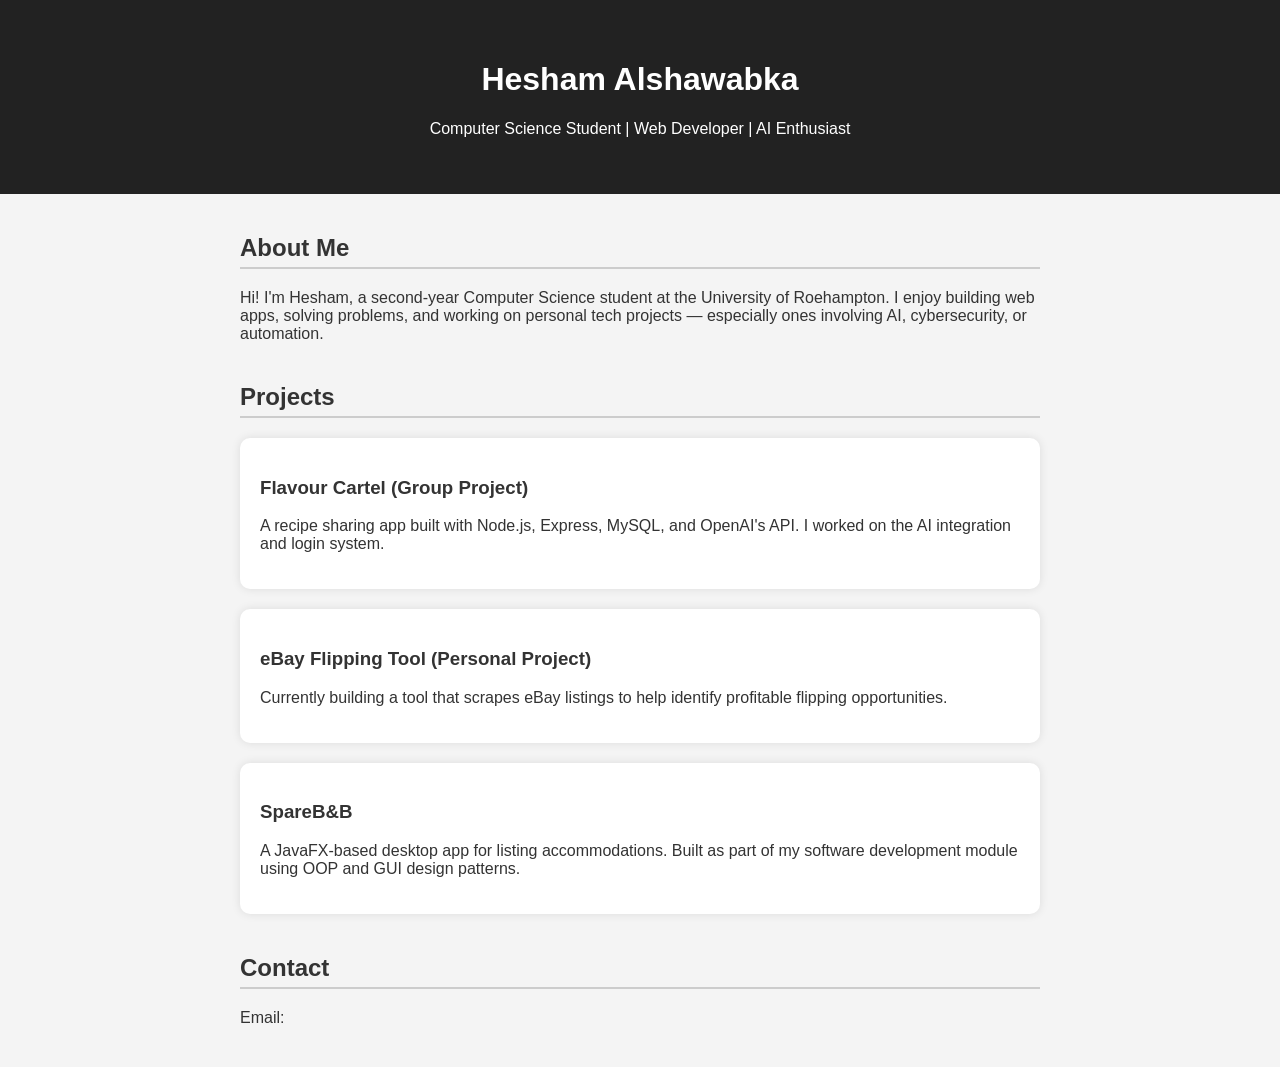
==== index.html @ 9c3e16a6 "base website" ====
<!DOCTYPE html>
<html lang="en">
<head>
  <meta charset="UTF-8" />
  <meta name="viewport" content="width=device-width, initial-scale=1.0"/>
  <title>Hesham Alshawabka</title>
  <style>
    body {
      font-family: Arial, sans-serif;
      margin: 0;
      background: #f4f4f4;
      color: #333;
    }
    header {
      background: #222;
      color: white;
      padding: 40px 0;
      text-align: center;
    }
    section {
      max-width: 800px;
      margin: 40px auto;
      padding: 0 20px;
    }
    h2 {
      border-bottom: 2px solid #ccc;
      padding-bottom: 5px;
    }
    .project {
      background: white;
      margin: 20px 0;
      padding: 20px;
      border-radius: 10px;
      box-shadow: 0 0 10px rgba(0,0,0,0.1);
    }
    footer {
      text-align: center;
      padding: 20px;
      background: #222;
      color: white;
    }
    a {
      color: #0066cc;
      text-decoration: none;
    }
  </style>
</head>
<body>

  <header>
    <h1>Hesham Alshawabka</h1>
    <p>Computer Science Student | Web Developer | AI Enthusiast</p>
  </header>

  <section>
    <h2>About Me</h2>
    <p>Hi! I'm Hesham, a second-year Computer Science student at the University of Roehampton. I enjoy building web apps, solving problems, and working on personal tech projects — especially ones involving AI, cybersecurity, or automation.</p>
  </section>

  <section>
    <h2>Projects</h2>

    <div class="project">
      <h3>Flavour Cartel (Group Project)</h3>
      <p>A recipe sharing app built with Node.js, Express, MySQL, and OpenAI's API. I worked on the AI integration and login system.</p>
    </div>

    <div class="project">
      <h3>eBay Flipping Tool (Personal Project)</h3>
      <p>Currently building a tool that scrapes eBay listings to help identify profitable flipping opportunities.</p>
    </div>

    <div class="project">
      <h3>SpareB&B</h3>
      <p>A JavaFX-based desktop app for listing accommodations. Built as part of my software development module using OOP and GUI design patterns.</p>
    </div>
  </section>

  <section>
    <h2>Contact</h2>
    <p>Email: <a href
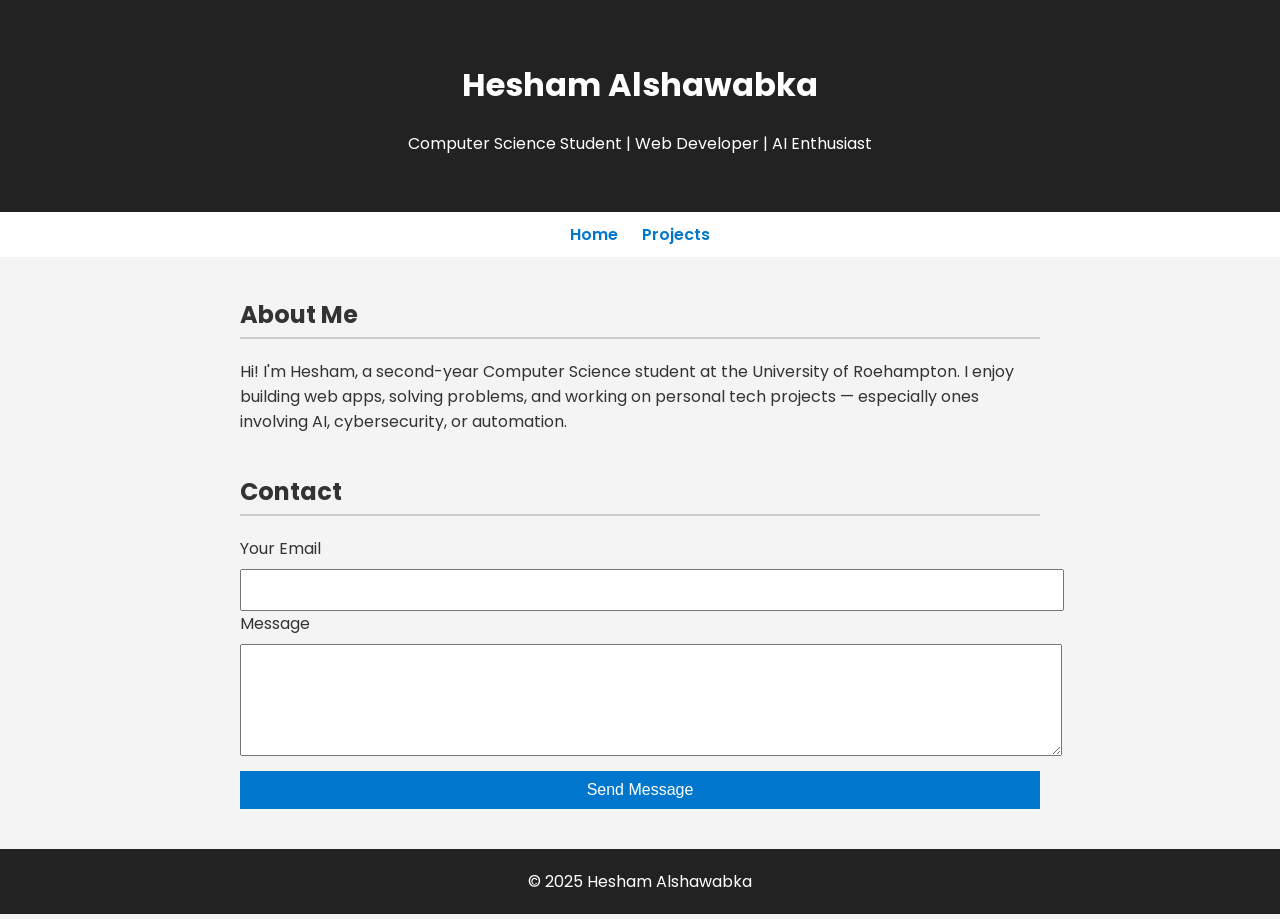
==== commit 94a792bd: "base 2" ====
--- a/index.html
+++ b/index.html
@@ -4,9 +4,11 @@
   <meta charset="UTF-8" />
   <meta name="viewport" content="width=device-width, initial-scale=1.0"/>
   <title>Hesham Alshawabka</title>
+  <link rel="icon" href="favicon.ico" type="image/x-icon">
+  <link href="https://fonts.googleapis.com/css2?family=Poppins:wght@300;400;600&display=swap" rel="stylesheet">
   <style>
     body {
-      font-family: Arial, sans-serif;
+      font-family: 'Poppins', sans-serif;
       margin: 0;
       background: #f4f4f4;
       color: #333;
@@ -17,6 +19,17 @@
       padding: 40px 0;
       text-align: center;
     }
+    nav {
+      background: #fff;
+      padding: 10px 20px;
+      text-align: center;
+    }
+    nav a {
+      margin: 0 10px;
+      color: #0077cc;
+      text-decoration: none;
+      font-weight: 600;
+    }
     section {
       max-width: 800px;
       margin: 40px auto;
@@ -26,22 +39,23 @@
       border-bottom: 2px solid #ccc;
       padding-bottom: 5px;
     }
-    .project {
-      background: white;
-      margin: 20px 0;
-      padding: 20px;
-      border-radius: 10px;
-      box-shadow: 0 0 10px rgba(0,0,0,0.1);
+    form input, form textarea, form button {
+      width: 100%;
+      padding: 10px;
+      margin-top: 8px;
+      font-size: 1rem;
+    }
+    form button {
+      background-color: #0077cc;
+      color: white;
+      border: none;
+      cursor: pointer;
     }
     footer {
       text-align: center;
       padding: 20px;
       background: #222;
       color: white;
-    }
-    a {
-      color: #0066cc;
-      text-decoration: none;
     }
   </style>
 </head>
@@ -52,30 +66,32 @@
     <p>Computer Science Student | Web Developer | AI Enthusiast</p>
   </header>
 
+  <nav>
+    <a href="index.html">Home</a>
+    <a href="projects.html">Projects</a>
+  </nav>
+
   <section>
     <h2>About Me</h2>
     <p>Hi! I'm Hesham, a second-year Computer Science student at the University of Roehampton. I enjoy building web apps, solving problems, and working on personal tech projects — especially ones involving AI, cybersecurity, or automation.</p>
   </section>
 
   <section>
-    <h2>Projects</h2>
+    <h2>Contact</h2>
+    <form action="https://formspree.io/f/xovddwrn" method="POST">
+      <label for="email">Your Email</label>
+      <input type="email" name="email" required>
 
-    <div class="project">
-      <h3>Flavour Cartel (Group Project)</h3>
-      <p>A recipe sharing app built with Node.js, Express, MySQL, and OpenAI's API. I worked on the AI integration and login system.</p>
-    </div>
+      <label for="message">Message</label>
+      <textarea name="message" rows="5" required></textarea>
 
-    <div class="project">
-      <h3>eBay Flipping Tool (Personal Project)</h3>
-      <p>Currently building a tool that scrapes eBay listings to help identify profitable flipping opportunities.</p>
-    </div>
-
-    <div class="project">
-      <h3>SpareB&B</h3>
-      <p>A JavaFX-based desktop app for listing accommodations. Built as part of my software development module using OOP and GUI design patterns.</p>
-    </div>
+      <button type="submit">Send Message</button>
+    </form>
   </section>
 
-  <section>
-    <h2>Contact</h2>
-    <p>Email: <a href
+  <footer>
+    &copy; 2025 Hesham Alshawabka
+  </footer>
+
+</body>
+</html>
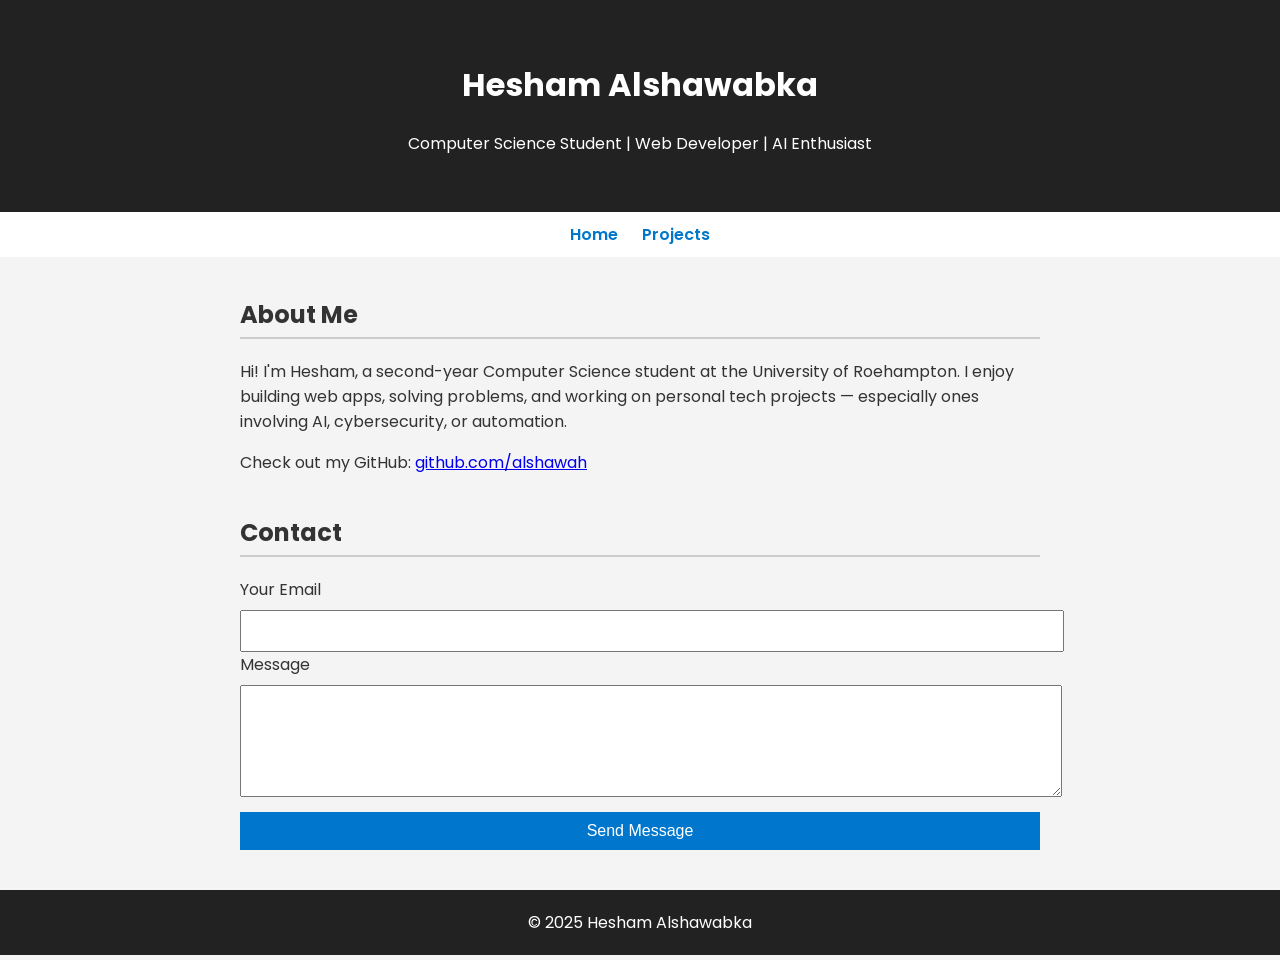
==== commit 3c6e4fb4: "base 3" ====
--- a/index.html
+++ b/index.html
@@ -3,7 +3,7 @@
 <head>
   <meta charset="UTF-8" />
   <meta name="viewport" content="width=device-width, initial-scale=1.0"/>
-  <title>Hesham Alshawabka</title>
+  <title>Home</title>
   <link rel="icon" href="favicon.ico" type="image/x-icon">
   <link href="https://fonts.googleapis.com/css2?family=Poppins:wght@300;400;600&display=swap" rel="stylesheet">
   <style>
@@ -74,11 +74,12 @@
   <section>
     <h2>About Me</h2>
     <p>Hi! I'm Hesham, a second-year Computer Science student at the University of Roehampton. I enjoy building web apps, solving problems, and working on personal tech projects — especially ones involving AI, cybersecurity, or automation.</p>
+    <p>Check out my GitHub: <a href="https://github.com/alshawah" target="_blank">github.com/alshawah</a></p>
   </section>
 
   <section>
     <h2>Contact</h2>
-    <form action="https://formspree.io/f/xovddwrn" method="POST">
+    <form action="https://formspree.io/f/YOUR_FORM_ID_HERE" method="POST">
       <label for="email">Your Email</label>
       <input type="email" name="email" required>
 
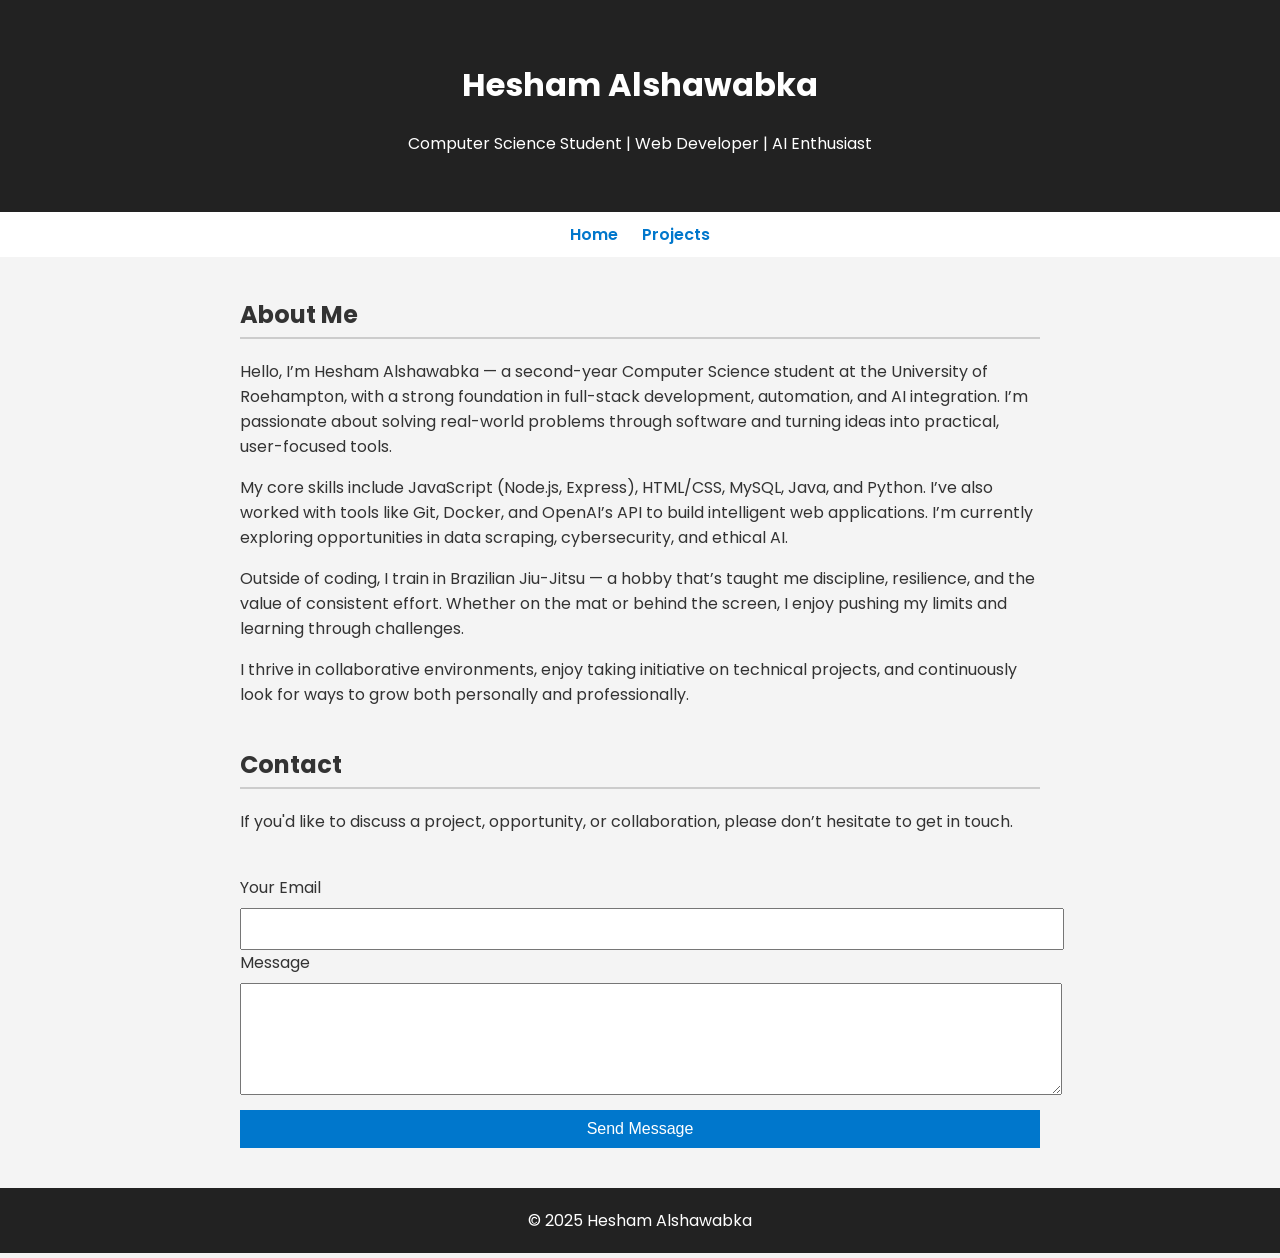
==== commit bbbd04e1: "base 4" ====
--- a/index.html
+++ b/index.html
@@ -73,12 +73,16 @@
 
   <section>
     <h2>About Me</h2>
-    <p>Hi! I'm Hesham, a second-year Computer Science student at the University of Roehampton. I enjoy building web apps, solving problems, and working on personal tech projects — especially ones involving AI, cybersecurity, or automation.</p>
-    <p>Check out my GitHub: <a href="https://github.com/alshawah" target="_blank">github.com/alshawah</a></p>
+    <p>Hello, I’m Hesham Alshawabka — a second-year Computer Science student at the University of Roehampton, with a strong foundation in full-stack development, automation, and AI integration. I’m passionate about solving real-world problems through software and turning ideas into practical, user-focused tools.</p>
+    <p>My core skills include JavaScript (Node.js, Express), HTML/CSS, MySQL, Java, and Python. I’ve also worked with tools like Git, Docker, and OpenAI’s API to build intelligent web applications. I’m currently exploring opportunities in data scraping, cybersecurity, and ethical AI.</p>
+    <p>Outside of coding, I train in Brazilian Jiu-Jitsu — a hobby that’s taught me discipline, resilience, and the value of consistent effort. Whether on the mat or behind the screen, I enjoy pushing my limits and learning through challenges.</p>
+    <p>I thrive in collaborative environments, enjoy taking initiative on technical projects, and continuously look for ways to grow both personally and professionally.</p>
   </section>
 
   <section>
     <h2>Contact</h2>
+    <p>If you'd like to discuss a project, opportunity, or collaboration, please don’t hesitate to get in touch.</p>
+    <br>
     <form action="https://formspree.io/f/YOUR_FORM_ID_HERE" method="POST">
       <label for="email">Your Email</label>
       <input type="email" name="email" required>
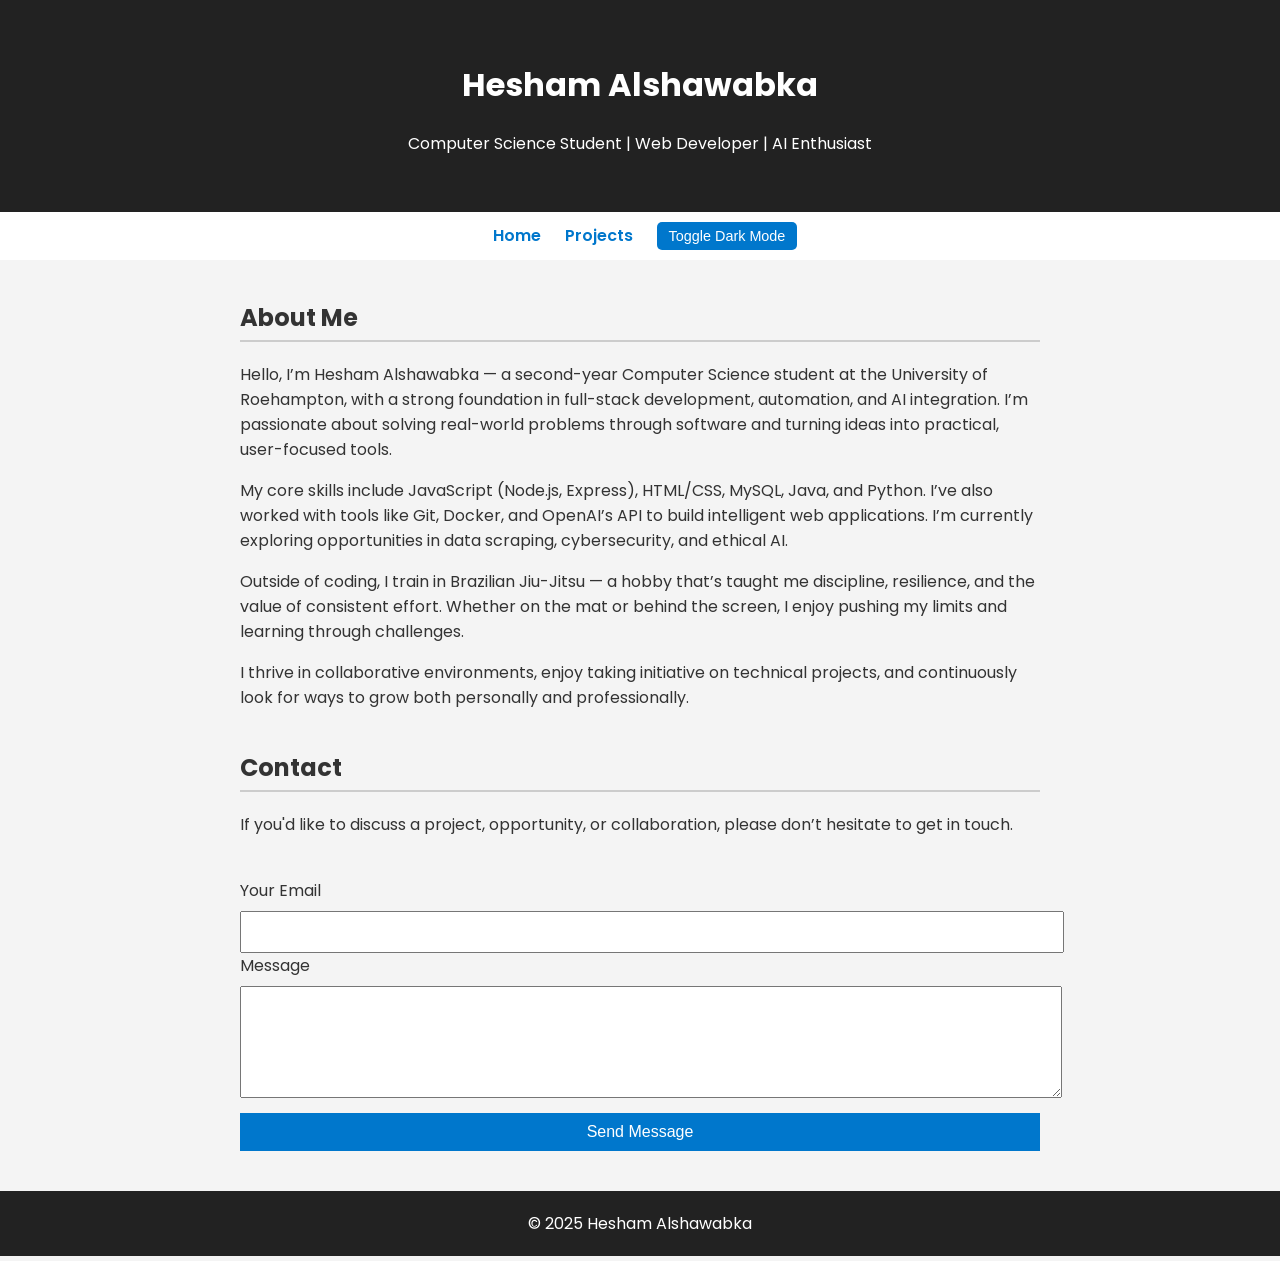
==== commit 5338608f: "dark mode toggle" ====
--- a/index.html
+++ b/index.html
@@ -4,31 +4,59 @@
   <meta charset="UTF-8" />
   <meta name="viewport" content="width=device-width, initial-scale=1.0"/>
   <title>Home</title>
-  <link rel="icon" href="favicon.ico" type="image/x-icon">
+  <link rel="icon" href="images/favicon.ico" type="image/x-icon">
   <link href="https://fonts.googleapis.com/css2?family=Poppins:wght@300;400;600&display=swap" rel="stylesheet">
   <style>
+    :root {
+      --bg-color: #f4f4f4;
+      --text-color: #333;
+      --header-bg: #222;
+      --header-text: #fff;
+      --card-bg: #fff;
+      --link-color: #0077cc;
+    }
+
+    .dark-mode {
+      --bg-color: #1e1e1e;
+      --text-color: #e4e4e4;
+      --header-bg: #111;
+      --header-text: #ffffff;
+      --card-bg: #2a2a2a;
+      --link-color: #4ea2f2;
+    }
+
     body {
       font-family: 'Poppins', sans-serif;
       margin: 0;
-      background: #f4f4f4;
-      color: #333;
+      background: var(--bg-color);
+      color: var(--text-color);
     }
     header {
-      background: #222;
-      color: white;
+      background: var(--header-bg);
+      color: var(--header-text);
       padding: 40px 0;
       text-align: center;
     }
     nav {
-      background: #fff;
+      background: var(--card-bg);
       padding: 10px 20px;
       text-align: center;
     }
     nav a {
       margin: 0 10px;
-      color: #0077cc;
+      color: var(--link-color);
       text-decoration: none;
       font-weight: 600;
+    }
+    #themeToggle {
+      margin-left: 10px;
+      padding: 6px 12px;
+      font-size: 0.9rem;
+      background: var(--link-color);
+      color: white;
+      border: none;
+      border-radius: 5px;
+      cursor: pointer;
     }
     section {
       max-width: 800px;
@@ -46,7 +74,7 @@
       font-size: 1rem;
     }
     form button {
-      background-color: #0077cc;
+      background-color: var(--link-color);
       color: white;
       border: none;
       cursor: pointer;
@@ -54,8 +82,8 @@
     footer {
       text-align: center;
       padding: 20px;
-      background: #222;
-      color: white;
+      background: var(--header-bg);
+      color: var(--header-text);
     }
   </style>
 </head>
@@ -69,6 +97,7 @@
   <nav>
     <a href="index.html">Home</a>
     <a href="projects.html">Projects</a>
+    <button id="themeToggle">Toggle Dark Mode</button>
   </nav>
 
   <section>
@@ -98,5 +127,20 @@
     &copy; 2025 Hesham Alshawabka
   </footer>
 
+  <script>
+    const toggleBtn = document.getElementById('themeToggle');
+    const body = document.body;
+
+    if (localStorage.getItem('theme') === 'dark') {
+      body.classList.add('dark-mode');
+    }
+
+    toggleBtn.addEventListener('click', () => {
+      body.classList.toggle('dark-mode');
+      const theme = body.classList.contains('dark-mode') ? 'dark' : 'light';
+      localStorage.setItem('theme', theme);
+    });
+  </script>
+
 </body>
 </html>
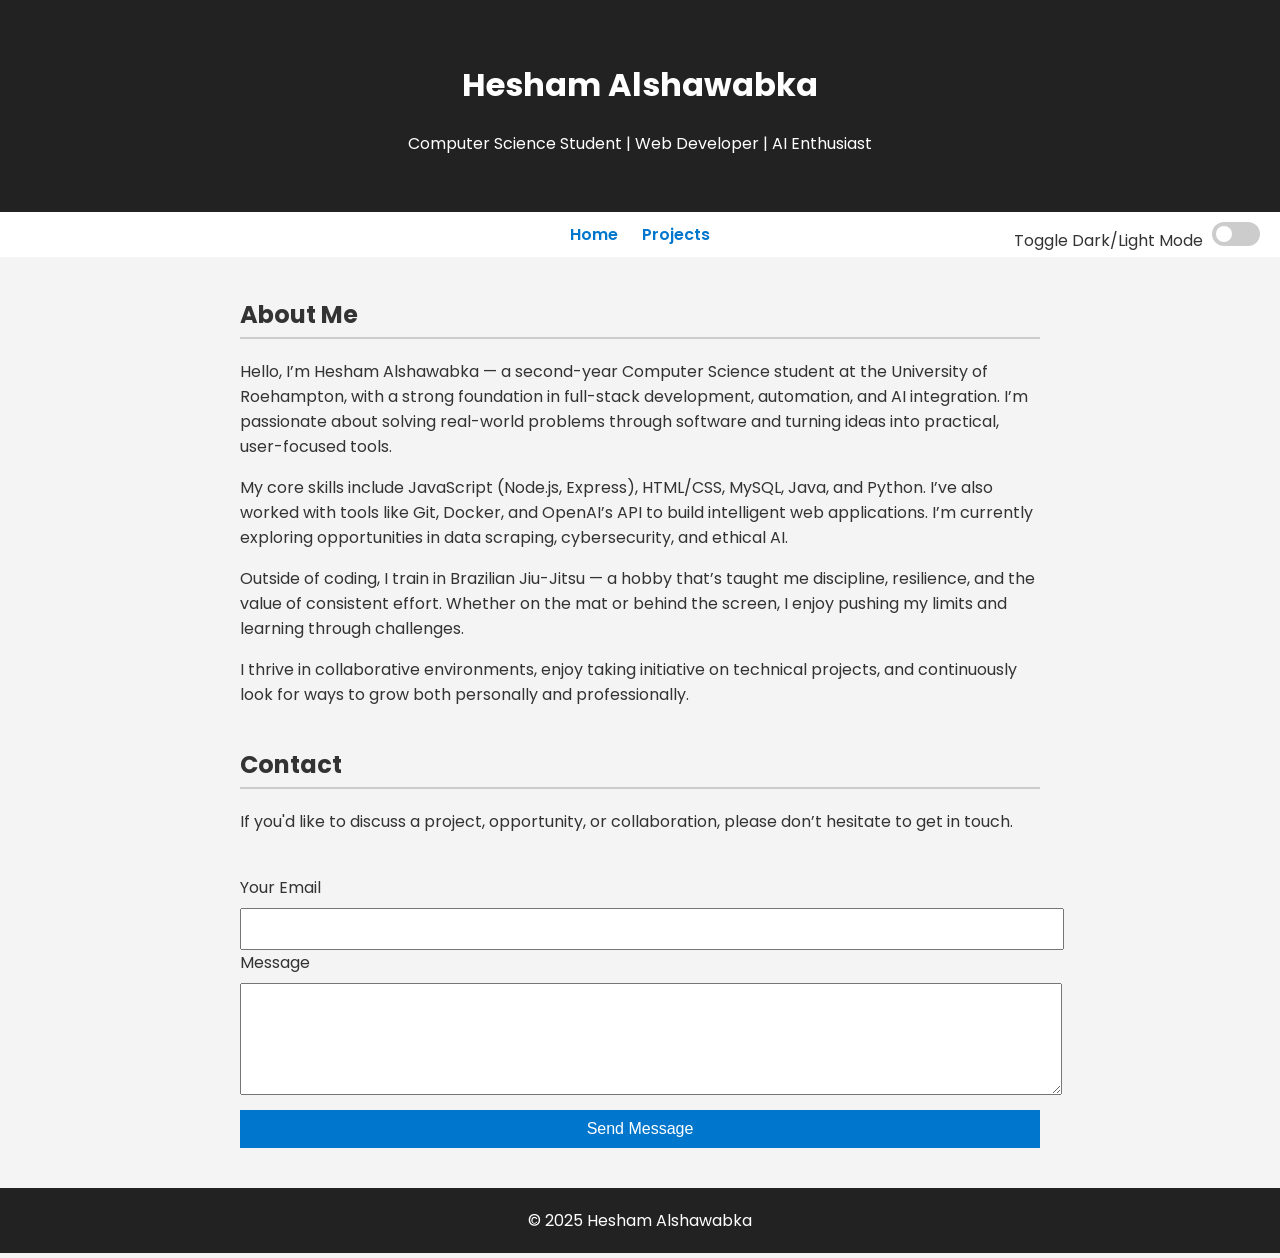
==== commit 69bbd890: "fix dark mode" ====
--- a/index.html
+++ b/index.html
@@ -31,54 +31,102 @@
       background: var(--bg-color);
       color: var(--text-color);
     }
+
     header {
       background: var(--header-bg);
       color: var(--header-text);
       padding: 40px 0;
       text-align: center;
     }
+
     nav {
       background: var(--card-bg);
       padding: 10px 20px;
       text-align: center;
-    }
+      position: relative;
+    }
+
     nav a {
       margin: 0 10px;
       color: var(--link-color);
       text-decoration: none;
       font-weight: 600;
     }
-    #themeToggle {
-      margin-left: 10px;
-      padding: 6px 12px;
-      font-size: 0.9rem;
-      background: var(--link-color);
-      color: white;
-      border: none;
-      border-radius: 5px;
+
+    .theme-switch-wrapper {
+      position: absolute;
+      right: 20px;
+      top: 10px;
+    }
+
+    .theme-switch {
+      display: inline-block;
+      height: 24px;
+      position: relative;
+      width: 48px;
+    }
+
+    .theme-switch input {
+      display: none;
+    }
+
+    .slider {
+      background-color: #ccc;
+      bottom: 0;
       cursor: pointer;
-    }
+      left: 0;
+      position: absolute;
+      right: 0;
+      top: 0;
+      transition: 0.4s;
+      border-radius: 34px;
+    }
+
+    .slider:before {
+      background-color: white;
+      bottom: 4px;
+      content: "";
+      height: 16px;
+      left: 4px;
+      position: absolute;
+      transition: 0.4s;
+      width: 16px;
+      border-radius: 50%;
+    }
+
+    input:checked + .slider {
+      background-color: #4ea2f2;
+    }
+
+    input:checked + .slider:before {
+      transform: translateX(24px);
+    }
+
     section {
       max-width: 800px;
       margin: 40px auto;
       padding: 0 20px;
     }
+
     h2 {
       border-bottom: 2px solid #ccc;
       padding-bottom: 5px;
     }
+
     form input, form textarea, form button {
       width: 100%;
       padding: 10px;
       margin-top: 8px;
       font-size: 1rem;
     }
+
     form button {
       background-color: var(--link-color);
       color: white;
       border: none;
       cursor: pointer;
     }
+
     footer {
       text-align: center;
       padding: 20px;
@@ -97,7 +145,13 @@
   <nav>
     <a href="index.html">Home</a>
     <a href="projects.html">Projects</a>
-    <button id="themeToggle">Toggle Dark Mode</button>
+    <div class="theme-switch-wrapper">
+    <span style="margin-right: 5px;">Toggle Dark/Light Mode</span>
+      <label class="theme-switch" for="checkbox">
+        <input type="checkbox" id="checkbox" />
+        <span class="slider round"></span>
+      </label>
+    </div>
   </nav>
 
   <section>
@@ -128,17 +182,22 @@
   </footer>
 
   <script>
-    const toggleBtn = document.getElementById('themeToggle');
+    const checkbox = document.getElementById('checkbox');
     const body = document.body;
 
     if (localStorage.getItem('theme') === 'dark') {
       body.classList.add('dark-mode');
-    }
-
-    toggleBtn.addEventListener('click', () => {
-      body.classList.toggle('dark-mode');
-      const theme = body.classList.contains('dark-mode') ? 'dark' : 'light';
-      localStorage.setItem('theme', theme);
+      checkbox.checked = true;
+    }
+
+    checkbox.addEventListener('change', () => {
+      if (checkbox.checked) {
+        body.classList.add('dark-mode');
+        localStorage.setItem('theme', 'dark');
+      } else {
+        body.classList.remove('dark-mode');
+        localStorage.setItem('theme', 'light');
+      }
     });
   </script>
 
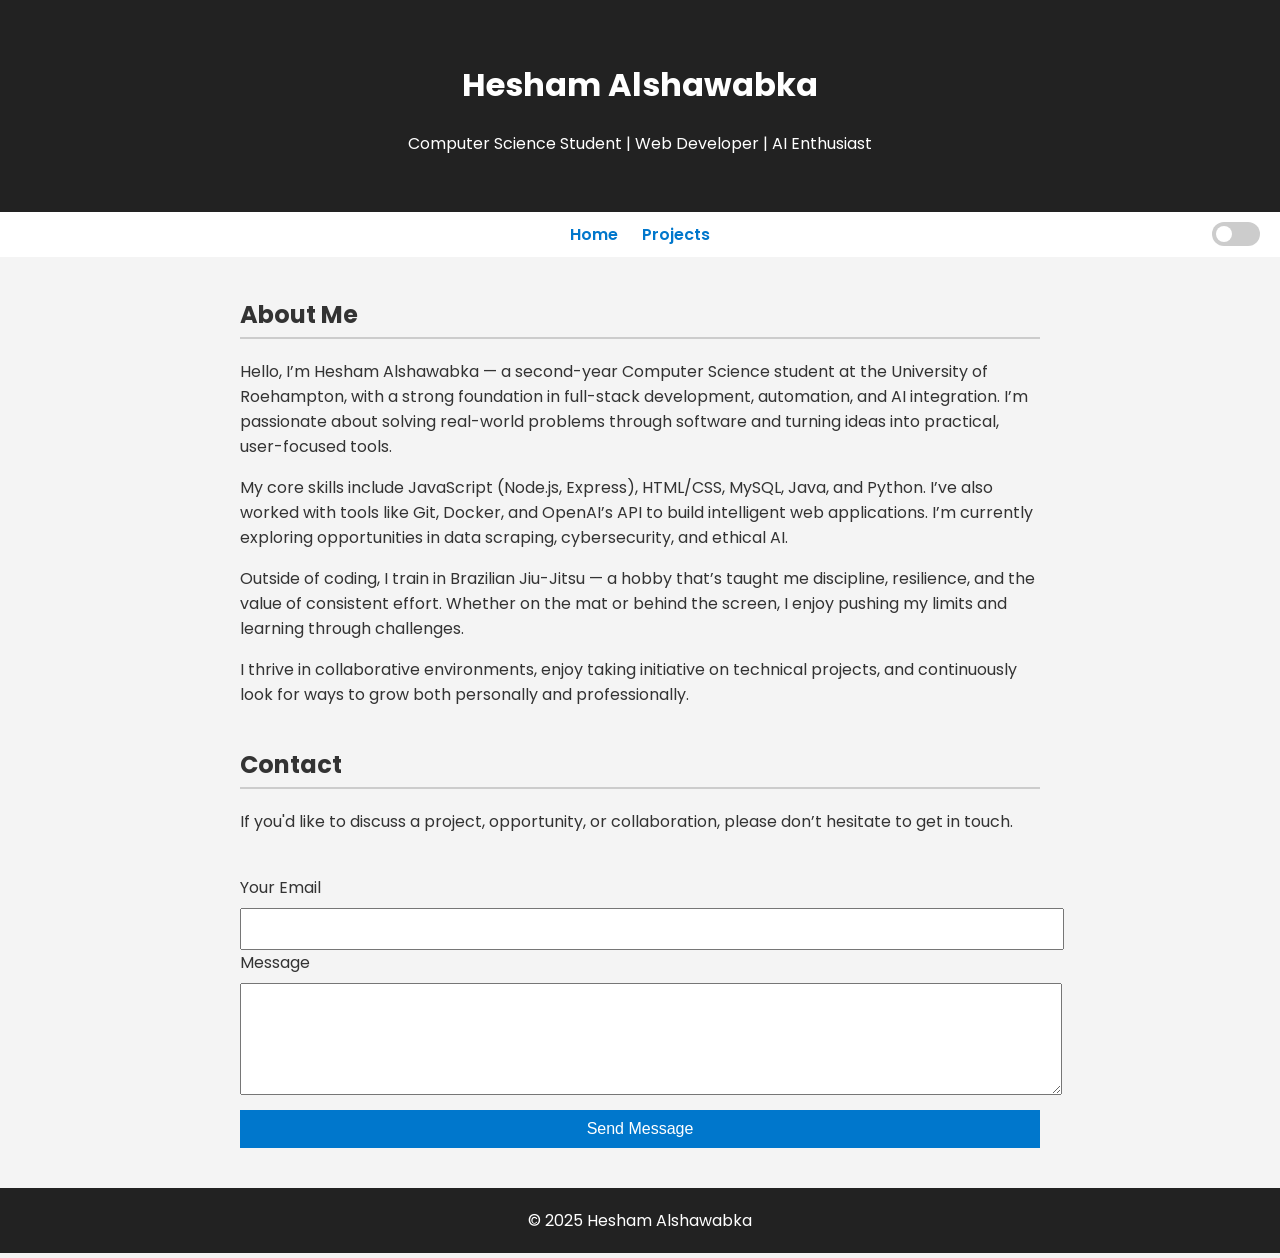
==== commit 85b508f2: "removed toggle text" ====
--- a/index.html
+++ b/index.html
@@ -146,7 +146,6 @@
     <a href="index.html">Home</a>
     <a href="projects.html">Projects</a>
     <div class="theme-switch-wrapper">
-    <span style="margin-right: 5px;">Toggle Dark/Light Mode</span>
       <label class="theme-switch" for="checkbox">
         <input type="checkbox" id="checkbox" />
         <span class="slider round"></span>
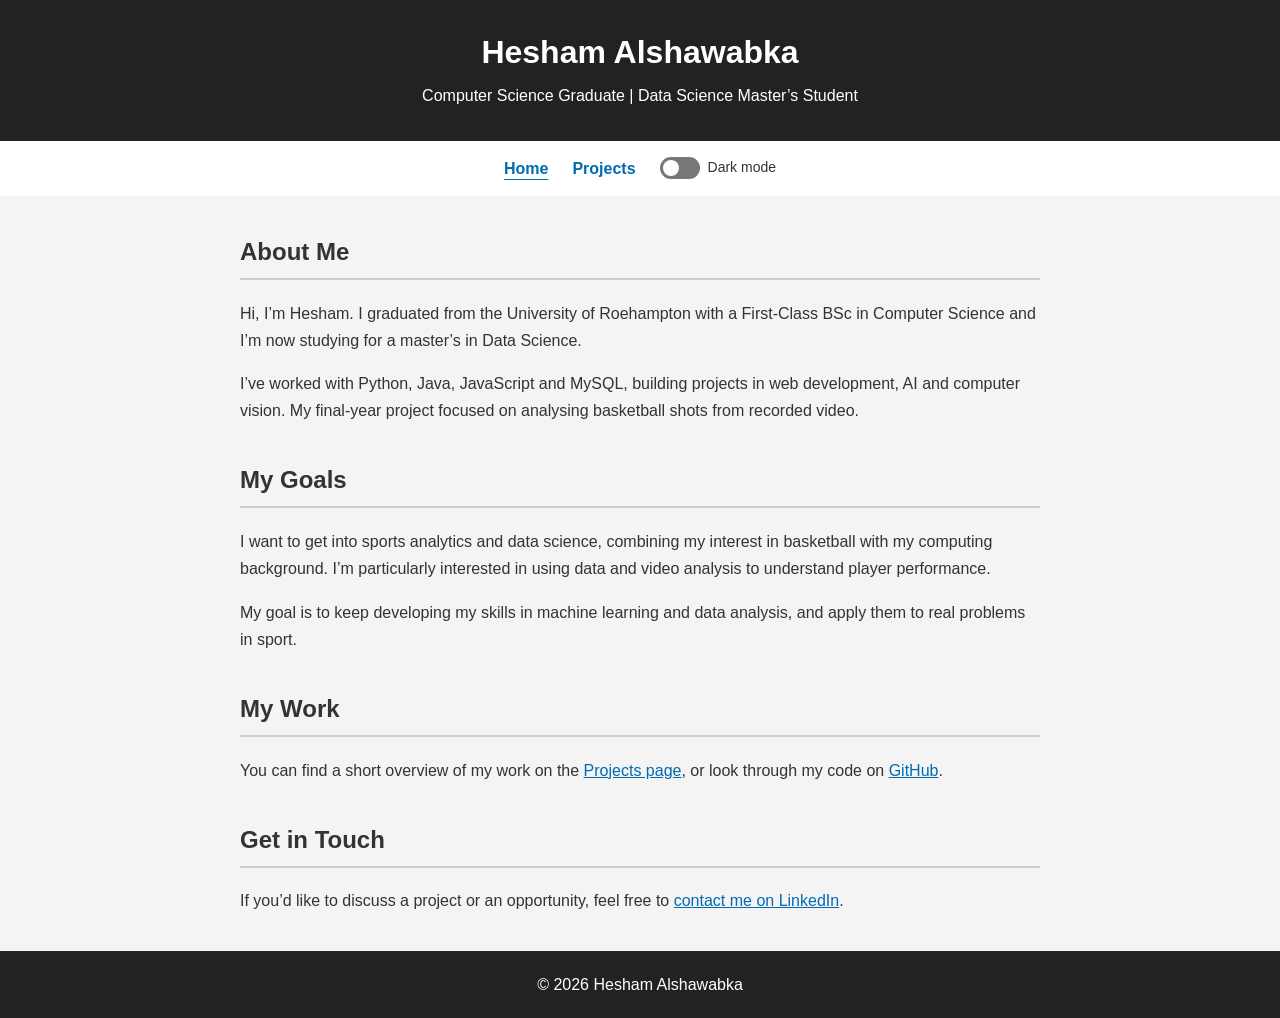
==== commit 464cba29: "Add files via upload" ====
--- a/index.html
+++ b/index.html
@@ -1,204 +1,44 @@
 <!DOCTYPE html>
 <html lang="en">
 <head>
-  <meta charset="UTF-8" />
-  <meta name="viewport" content="width=device-width, initial-scale=1.0"/>
-  <title>Home</title>
-  <link rel="icon" href="images/favicon.ico" type="image/x-icon">
-  <link href="https://fonts.googleapis.com/css2?family=Poppins:wght@300;400;600&display=swap" rel="stylesheet">
-  <style>
-    :root {
-      --bg-color: #f4f4f4;
-      --text-color: #333;
-      --header-bg: #222;
-      --header-text: #fff;
-      --card-bg: #fff;
-      --link-color: #0077cc;
-    }
-
-    .dark-mode {
-      --bg-color: #1e1e1e;
-      --text-color: #e4e4e4;
-      --header-bg: #111;
-      --header-text: #ffffff;
-      --card-bg: #2a2a2a;
-      --link-color: #4ea2f2;
-    }
-
-    body {
-      font-family: 'Poppins', sans-serif;
-      margin: 0;
-      background: var(--bg-color);
-      color: var(--text-color);
-    }
-
-    header {
-      background: var(--header-bg);
-      color: var(--header-text);
-      padding: 40px 0;
-      text-align: center;
-    }
-
-    nav {
-      background: var(--card-bg);
-      padding: 10px 20px;
-      text-align: center;
-      position: relative;
-    }
-
-    nav a {
-      margin: 0 10px;
-      color: var(--link-color);
-      text-decoration: none;
-      font-weight: 600;
-    }
-
-    .theme-switch-wrapper {
-      position: absolute;
-      right: 20px;
-      top: 10px;
-    }
-
-    .theme-switch {
-      display: inline-block;
-      height: 24px;
-      position: relative;
-      width: 48px;
-    }
-
-    .theme-switch input {
-      display: none;
-    }
-
-    .slider {
-      background-color: #ccc;
-      bottom: 0;
-      cursor: pointer;
-      left: 0;
-      position: absolute;
-      right: 0;
-      top: 0;
-      transition: 0.4s;
-      border-radius: 34px;
-    }
-
-    .slider:before {
-      background-color: white;
-      bottom: 4px;
-      content: "";
-      height: 16px;
-      left: 4px;
-      position: absolute;
-      transition: 0.4s;
-      width: 16px;
-      border-radius: 50%;
-    }
-
-    input:checked + .slider {
-      background-color: #4ea2f2;
-    }
-
-    input:checked + .slider:before {
-      transform: translateX(24px);
-    }
-
-    section {
-      max-width: 800px;
-      margin: 40px auto;
-      padding: 0 20px;
-    }
-
-    h2 {
-      border-bottom: 2px solid #ccc;
-      padding-bottom: 5px;
-    }
-
-    form input, form textarea, form button {
-      width: 100%;
-      padding: 10px;
-      margin-top: 8px;
-      font-size: 1rem;
-    }
-
-    form button {
-      background-color: var(--link-color);
-      color: white;
-      border: none;
-      cursor: pointer;
-    }
-
-    footer {
-      text-align: center;
-      padding: 20px;
-      background: var(--header-bg);
-      color: var(--header-text);
-    }
-  </style>
+  <meta charset="UTF-8">
+  <meta name="viewport" content="width=device-width, initial-scale=1.0">
+  <meta name="description" content="Hesham Alshawabka — Computer Science graduate and Data Science master's student interested in sports analytics.">
+  <title>Home | Hesham Alshawabka</title>
+  <link rel="icon" href="favicon.svg" type="image/svg+xml">
+  <link rel="stylesheet" href="styles.css">
+  <script src="theme.js"></script>
 </head>
 <body>
-
   <header>
     <h1>Hesham Alshawabka</h1>
-    <p>Computer Science Student | Web Developer | AI Enthusiast</p>
+    <p>Computer Science Graduate | Data Science Master’s Student</p>
   </header>
-
-  <nav>
-    <a href="index.html">Home</a>
-    <a href="projects.html">Projects</a>
-    <div class="theme-switch-wrapper">
-      <label class="theme-switch" for="checkbox">
-        <input type="checkbox" id="checkbox" />
-        <span class="slider round"></span>
-      </label>
-    </div>
+  <nav aria-label="Main navigation">
+    <a href="index.html" aria-current="page">Home</a>
+    <a href="projects.html" >Projects</a>
+    <label class="theme-switch"><input type="checkbox" id="theme-toggle" aria-label="Dark mode"><span class="slider"></span><span>Dark mode</span></label>
   </nav>
-
-  <section>
-    <h2>About Me</h2>
-    <p>Hello, I’m Hesham Alshawabka — a second-year Computer Science student at the University of Roehampton, with a strong foundation in full-stack development, automation, and AI integration. I’m passionate about solving real-world problems through software and turning ideas into practical, user-focused tools.</p>
-    <p>My core skills include JavaScript (Node.js, Express), HTML/CSS, MySQL, Java, and Python. I’ve also worked with tools like Git, Docker, and OpenAI’s API to build intelligent web applications. I’m currently exploring opportunities in data scraping, cybersecurity, and ethical AI.</p>
-    <p>Outside of coding, I train in Brazilian Jiu-Jitsu — a hobby that’s taught me discipline, resilience, and the value of consistent effort. Whether on the mat or behind the screen, I enjoy pushing my limits and learning through challenges.</p>
-    <p>I thrive in collaborative environments, enjoy taking initiative on technical projects, and continuously look for ways to grow both personally and professionally.</p>
-  </section>
-
-  <section>
-    <h2>Contact</h2>
-    <p>If you'd like to discuss a project, opportunity, or collaboration, please don’t hesitate to get in touch.</p>
-    <br>
-    <form action="https://formspree.io/f/YOUR_FORM_ID_HERE" method="POST">
-      <label for="email">Your Email</label>
-      <input type="email" name="email" required>
-
-      <label for="message">Message</label>
-      <textarea name="message" rows="5" required></textarea>
-
-      <button type="submit">Send Message</button>
-    </form>
-  </section>
-
-  <footer>
-    &copy; 2025 Hesham Alshawabka
-  </footer>
-
-  <script>
-    const checkbox = document.getElementById('checkbox');
-    const body = document.body;
-
-    if (localStorage.getItem('theme') === 'dark') {
-      body.classList.add('dark-mode');
-      checkbox.checked = true;
-    }
-
-    checkbox.addEventListener('change', () => {
-      if (checkbox.checked) {
-        body.classList.add('dark-mode');
-        localStorage.setItem('theme', 'dark');
-      } else {
-        body.classList.remove('dark-mode');
-        localStorage.setItem('theme', 'light');
-      }
-    });
-  </script>
-
+  <main>
+    <section>
+      <h2>About Me</h2>
+      <p>Hi, I’m Hesham. I graduated from the University of Roehampton with a First-Class BSc in Computer Science and I’m now studying for a master’s in Data Science.</p>
+      <p>I’ve worked with Python, Java, JavaScript and MySQL, building projects in web development, AI and computer vision. My final-year project focused on analysing basketball shots from recorded video.</p>
+    </section>
+    <section>
+      <h2>My Goals</h2>
+      <p>I want to get into sports analytics and data science, combining my interest in basketball with my computing background. I’m particularly interested in using data and video analysis to understand player performance.</p>
+      <p>My goal is to keep developing my skills in machine learning and data analysis, and apply them to real problems in sport.</p>
+    </section>
+    <section>
+      <h2>My Work</h2>
+      <p>You can find a short overview of my work on the <a href="projects.html">Projects page</a>, or look through my code on <a href="https://github.com/alshawah" target="_blank" rel="noopener noreferrer">GitHub</a>.</p>
+    </section>
+    <section>
+      <h2>Get in Touch</h2>
+      <p>If you’d like to discuss a project or an opportunity, feel free to <a href="https://www.linkedin.com/in/heshamal/" target="_blank" rel="noopener noreferrer">contact me on LinkedIn</a>.</p>
+    </section></main>
+  <footer>&copy; 2026 Hesham Alshawabka</footer>
+  <script src="main.js"></script>
 </body>
 </html>
--- a/styles.css
+++ b/styles.css
@@ -0,0 +1,74 @@
+/* Shared styles for the portfolio pages. */
+:root {
+  --bg-color: #f4f4f4;
+  --text-color: #333;
+  --header-bg: #222;
+  --card-bg: #fff;
+  --link-color: #006bb3;
+  --border-color: #ccc;
+  --muted-color: #555;
+}
+html[data-theme="dark"] {
+  --bg-color: #1e1e1e;
+  --text-color: #e4e4e4;
+  --header-bg: #111;
+  --card-bg: #2a2a2a;
+  --link-color: #70b7ff;
+  --border-color: #555;
+  --muted-color: #bbb;
+}
+* { box-sizing: border-box; }
+body {
+  font-family: Arial, sans-serif;
+  margin: 0;
+  background: var(--bg-color);
+  color: var(--text-color);
+  font-size: 16px;
+  line-height: 1.7;
+}
+header {
+  background: var(--header-bg);
+  color: #fff;
+  padding: 32px 20px;
+  text-align: center;
+}
+header h1 { margin: 0 0 8px; font-size: 32px; line-height: 1.3; }
+header p { margin: 0; }
+nav {
+  background: var(--card-bg);
+  padding: 14px 20px;
+  display: flex;
+  justify-content: center;
+  align-items: center;
+  gap: 24px;
+  flex-wrap: wrap;
+}
+a { color: var(--link-color); }
+nav a { text-decoration: none; font-weight: bold; }
+nav a[aria-current="page"] { text-decoration: underline; text-underline-offset: 5px; }
+main { max-width: 840px; margin: 36px auto; padding: 0 20px; min-height: 50vh; }
+section { margin-bottom: 36px; }
+h2 { font-size: 24px; border-bottom: 2px solid var(--border-color); padding-bottom: 5px; }
+h3 { margin-top: 0; font-size: 20px; }
+.project {
+  background: var(--card-bg);
+  border: 1px solid var(--border-color);
+  border-radius: 8px;
+  padding: 24px;
+  margin-bottom: 24px;
+}
+.tools { color: var(--muted-color); font-size: 14px; }
+.project-links { display: flex; align-items: center; gap: 24px; flex-wrap: wrap; }
+.button { display: inline-block; background: #006bb3; color: #fff; padding: 9px 16px; border-radius: 4px; text-decoration: none; }
+.button:hover { background: #00528a; }
+footer { background: var(--header-bg); color: #fff; text-align: center; padding: 20px; }
+.theme-switch { display: inline-flex; align-items: center; gap: 8px; cursor: pointer; font-size: 14px; position: relative; }
+.theme-switch input { position: absolute; width: 1px; height: 1px; opacity: 0; }
+.slider { width: 40px; height: 22px; border-radius: 20px; background: #777; position: relative; }
+.slider::before { content: ''; position: absolute; width: 16px; height: 16px; left: 3px; top: 3px; border-radius: 50%; background: #fff; }
+input:checked + .slider { background: #006bb3; }
+input:checked + .slider::before { transform: translateX(18px); }
+a:focus-visible, input:focus-visible + .slider { outline: 3px solid var(--link-color); outline-offset: 4px; }
+.back-link { margin-top: 24px; }
+[hidden] { display: none !important; }
+@media (max-width: 480px) { header h1 { font-size: 27px; } nav { gap: 18px; } .project { padding: 18px; } }
